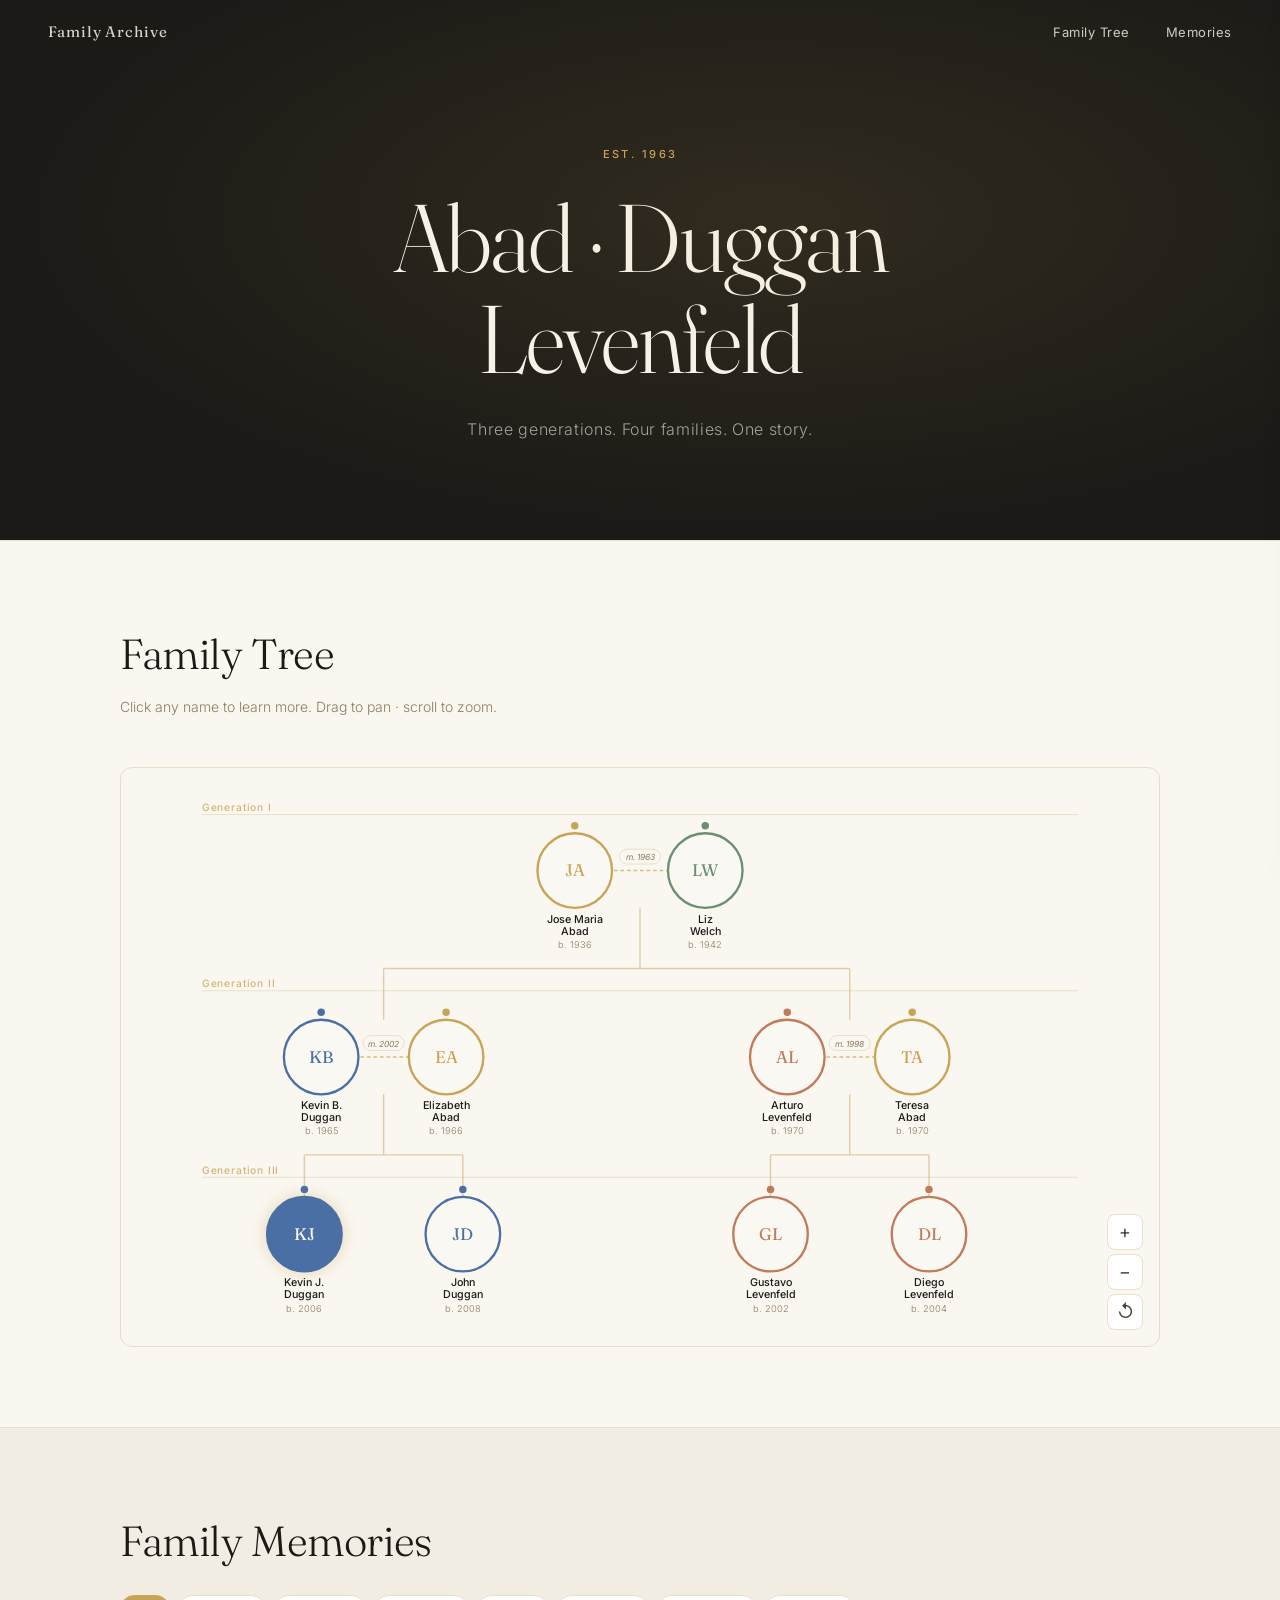
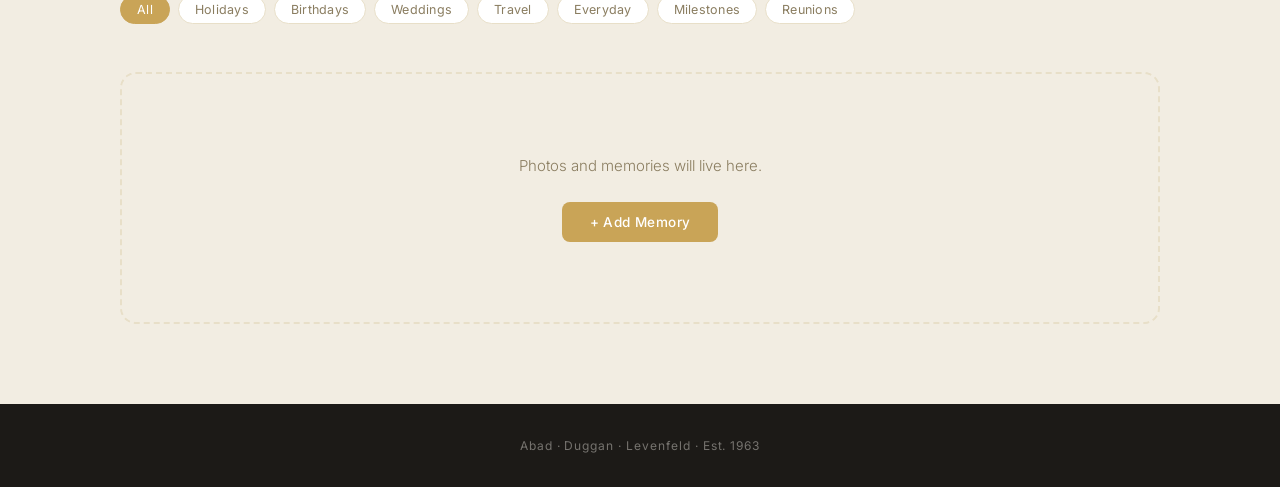
==== index.html @ 9ea599fb "Initial site Initial site — family tree, profile panel, memories section" ====
<!DOCTYPE html>
<html lang="en">
<head>
  <meta charset="UTF-8">
  <meta name="viewport" content="width=device-width, initial-scale=1.0">
  <title>Abad · Duggan · Levenfeld Family</title>
  <meta name="description" content="Three generations. Four families. One story.">

  <!-- Fonts -->
  <link rel="preconnect" href="https://fonts.googleapis.com">
  <link rel="preconnect" href="https://fonts.gstatic.com" crossorigin>
  <link href="https://fonts.googleapis.com/css2?family=Fraunces:ital,opsz,wght@0,9..144,300;0,9..144,400;0,9..144,500;1,9..144,300&family=Inter:wght@300;400;500;600&display=swap" rel="stylesheet">

  <link rel="stylesheet" href="css/styles.css">
</head>
<body>

  <!-- ── Hero ─────────────────────────────────────────────────────────────── -->
  <header class="site-hero">
    <nav class="site-nav">
      <div class="nav-brand">Family Archive</div>
      <div class="nav-links">
        <a href="#tree">Family Tree</a>
        <a href="#memories">Memories</a>
      </div>
    </nav>

    <p class="hero-eyebrow">Est. 1963</p>
    <h1 class="hero-title">Abad · Duggan<br>Levenfeld</h1>
    <p class="hero-subtitle">Three generations. Four families. One story.</p>
  </header>

  <!-- ── Family Tree ───────────────────────────────────────────────────────── -->
  <section id="tree" class="section tree-section">
    <div class="section-header">
      <h2 class="section-title">Family Tree</h2>
      <p class="section-sub">Click any name to learn more. Drag to pan · scroll to zoom.</p>
    </div>

    <div class="tree-wrap">
      <div class="tree-svg-container">
        <svg id="family-tree"></svg>

        <div class="tree-controls">
          <button class="tree-ctrl-btn" id="zoom-in"    title="Zoom in">+</button>
          <button class="tree-ctrl-btn" id="zoom-out"   title="Zoom out">−</button>
          <button class="tree-ctrl-btn" id="zoom-reset" title="Reset view">↺</button>
        </div>
      </div>
    </div>
  </section>

  <!-- ── Memories ─────────────────────────────────────────────────────────── -->
  <section id="memories" class="section memories-section">
    <div class="section-header">
      <h2 class="section-title">Family Memories</h2>
      <div class="memory-filters">
        <button class="filter-btn active" data-filter="all">All</button>
        <button class="filter-btn" data-filter="holidays">Holidays</button>
        <button class="filter-btn" data-filter="birthdays">Birthdays</button>
        <button class="filter-btn" data-filter="weddings">Weddings</button>
        <button class="filter-btn" data-filter="travel">Travel</button>
        <button class="filter-btn" data-filter="everyday">Everyday</button>
        <button class="filter-btn" data-filter="milestones">Milestones</button>
        <button class="filter-btn" data-filter="reunions">Reunions</button>
      </div>
    </div>

    <div class="memories-placeholder">
      <p>Photos and memories will live here.</p>
      <button class="btn-primary">+ Add Memory</button>
    </div>
  </section>

  <!-- ── Profile panel ────────────────────────────────────────────────────── -->
  <div class="profile-overlay" id="profile-overlay"></div>

  <aside class="profile-panel" id="profile-panel" role="dialog" aria-modal="true">
    <button class="profile-close" id="profile-close" aria-label="Close">✕</button>

    <div class="profile-head">
      <div id="profile-avatar"></div>
      <div>
        <div id="profile-family-tag"></div>
        <h2 id="profile-name"></h2>
        <p id="profile-relation"></p>
      </div>
    </div>

    <div class="profile-body">
      <div class="profile-detail-row">
        <span class="detail-label">Born</span>
        <span class="detail-value" id="profile-born"></span>
      </div>
      <div class="profile-detail-row">
        <span class="detail-label">Status</span>
        <span class="detail-value" id="profile-status"></span>
      </div>

      <div class="profile-bio-section">
        <p class="profile-bio-label">Biography</p>
        <div id="profile-bio"></div>
      </div>
    </div>
  </aside>

  <!-- ── Footer ───────────────────────────────────────────────────────────── -->
  <footer class="site-footer">
    <p>Abad · Duggan · Levenfeld · Est. 1963</p>
  </footer>

  <!-- Scripts (data must load before tree and app) -->
  <script src="js/data.js"></script>
  <script src="js/tree.js"></script>
  <script src="js/app.js"></script>
</body>
</html>
---- css/styles.css ----
/* ── Reset & base ─────────────────────────────────────────────────────────── */
*, *::before, *::after { box-sizing: border-box; margin: 0; padding: 0; }

:root {
  --cream:       #FAF7F0;
  --cream-dark:  #F2EDE2;
  --cream-line:  #E8DFC8;
  --gold:        #C9A457;
  --gold-dark:   #A07B30;
  --gold-light:  #F0E6CC;
  --text-dark:   #1C1A17;
  --text-mid:    #4A4235;
  --text-muted:  #8A7D60;
  --white:       #FFFFFF;

  --font-display: 'Fraunces', Georgia, serif;
  --font-ui:      'Inter', -apple-system, sans-serif;
}

html { scroll-behavior: smooth; }

body {
  font-family: var(--font-ui);
  background: var(--cream);
  color: var(--text-dark);
  line-height: 1.6;
  -webkit-font-smoothing: antialiased;
}

/* ── Nav ──────────────────────────────────────────────────────────────────── */
.site-nav {
  display: flex;
  justify-content: space-between;
  align-items: center;
  padding: 20px 48px;
  position: absolute;
  top: 0; left: 0; right: 0;
  z-index: 10;
}

.nav-brand {
  font-family: var(--font-display);
  font-size: 15px;
  font-weight: 400;
  color: var(--cream);
  letter-spacing: 0.06em;
  opacity: 0.85;
}

.nav-links {
  display: flex;
  gap: 36px;
}

.nav-links a {
  color: var(--cream);
  text-decoration: none;
  font-size: 13px;
  font-weight: 400;
  letter-spacing: 0.04em;
  opacity: 0.8;
  transition: opacity 0.2s;
}
.nav-links a:hover { opacity: 1; }

/* ── Hero ─────────────────────────────────────────────────────────────────── */
.site-hero {
  background: var(--text-dark);
  min-height: 540px;
  display: flex;
  flex-direction: column;
  justify-content: center;
  align-items: center;
  text-align: center;
  padding: 120px 48px 72px;
  position: relative;
  overflow: hidden;
}

/* Subtle texture overlay */
.site-hero::before {
  content: '';
  position: absolute;
  inset: 0;
  background: radial-gradient(ellipse at 60% 40%, rgba(201,164,87,0.12) 0%, transparent 70%);
  pointer-events: none;
}

.hero-eyebrow {
  font-size: 11px;
  font-weight: 500;
  letter-spacing: 0.22em;
  color: var(--gold);
  text-transform: uppercase;
  margin-bottom: 24px;
}

.hero-title {
  font-family: var(--font-display);
  font-size: clamp(52px, 8vw, 96px);
  font-weight: 300;
  color: var(--cream);
  line-height: 1.05;
  margin-bottom: 28px;
  letter-spacing: -0.02em;
}

.hero-subtitle {
  font-size: 16px;
  font-weight: 300;
  color: var(--cream);
  opacity: 0.6;
  letter-spacing: 0.04em;
}

/* ── Section base ─────────────────────────────────────────────────────────── */
.section {
  padding: 80px 48px;
}

.section-header {
  max-width: 1040px;
  margin: 0 auto 48px;
}

.section-title {
  font-family: var(--font-display);
  font-size: clamp(28px, 4vw, 42px);
  font-weight: 300;
  color: var(--text-dark);
  margin-bottom: 8px;
  letter-spacing: -0.01em;
}

.section-sub {
  font-size: 14px;
  color: var(--text-muted);
  font-weight: 300;
}

/* ── Tree section ─────────────────────────────────────────────────────────── */
.tree-section {
  background: var(--cream);
  border-top: 1px solid var(--cream-line);
}

.tree-wrap {
  max-width: 1040px;
  margin: 0 auto;
  position: relative;
}

.tree-svg-container {
  width: 100%;
  height: 580px;
  background: var(--cream);
  border: 1px solid var(--cream-line);
  border-radius: 12px;
  overflow: hidden;
  cursor: grab;
  position: relative;
}
.tree-svg-container:active { cursor: grabbing; }

#family-tree {
  width: 100%;
  height: 100%;
}

/* SVG node hover effects */
.node .node-hover-ring {
  transition: fill 0.2s;
}
.node:hover .node-hover-ring {
  fill: rgba(201, 164, 87, 0.1);
}
.node:hover .node-circle {
  filter: drop-shadow(0 4px 12px rgba(201, 164, 87, 0.35));
}
.node--you .node-circle {
  filter: drop-shadow(0 0 8px rgba(201, 164, 87, 0.4));
}

/* Zoom controls */
.tree-controls {
  position: absolute;
  bottom: 16px;
  right: 16px;
  display: flex;
  flex-direction: column;
  gap: 4px;
  z-index: 5;
}

.tree-ctrl-btn {
  width: 36px;
  height: 36px;
  border: 1px solid var(--cream-line);
  background: var(--white);
  color: var(--text-mid);
  border-radius: 8px;
  font-size: 18px;
  line-height: 1;
  cursor: pointer;
  display: flex;
  align-items: center;
  justify-content: center;
  transition: all 0.15s;
  font-family: var(--font-ui);
}
.tree-ctrl-btn:hover {
  border-color: var(--gold);
  color: var(--gold);
}

/* ── Memories section ─────────────────────────────────────────────────────── */
.memories-section {
  background: var(--cream-dark);
  border-top: 1px solid var(--cream-line);
}

.memory-filters {
  display: flex;
  flex-wrap: wrap;
  gap: 8px;
  margin-top: 20px;
}

.filter-btn {
  padding: 6px 16px;
  border: 1px solid var(--cream-line);
  background: var(--white);
  color: var(--text-muted);
  border-radius: 100px;
  font-size: 12.5px;
  font-family: var(--font-ui);
  font-weight: 400;
  cursor: pointer;
  transition: all 0.15s;
  letter-spacing: 0.02em;
}
.filter-btn:hover {
  border-color: var(--gold);
  color: var(--gold);
}
.filter-btn.active {
  background: var(--gold);
  border-color: var(--gold);
  color: var(--white);
}

.memories-placeholder {
  max-width: 1040px;
  margin: 0 auto;
  border: 2px dashed var(--cream-line);
  border-radius: 16px;
  padding: 80px 48px;
  text-align: center;
}

.memories-placeholder p {
  color: var(--text-muted);
  font-size: 15px;
  margin-bottom: 24px;
  font-weight: 300;
}

.btn-primary {
  padding: 12px 28px;
  background: var(--gold);
  color: var(--white);
  border: none;
  border-radius: 8px;
  font-size: 13.5px;
  font-weight: 500;
  font-family: var(--font-ui);
  cursor: pointer;
  letter-spacing: 0.03em;
  transition: background 0.2s;
}
.btn-primary:hover { background: var(--gold-dark); }

/* ── Profile panel ────────────────────────────────────────────────────────── */
.profile-overlay {
  position: fixed;
  inset: 0;
  background: rgba(28, 26, 23, 0.45);
  z-index: 900;
  opacity: 0;
  pointer-events: none;
  transition: opacity 0.3s ease;
  backdrop-filter: blur(2px);
}
.profile-overlay.active {
  opacity: 1;
  pointer-events: all;
}

.profile-panel {
  position: fixed;
  top: 0;
  right: -420px;
  width: 380px;
  height: 100dvh;
  background: var(--white);
  z-index: 901;
  overflow-y: auto;
  transition: right 0.35s cubic-bezier(0.4, 0, 0.2, 1);
  box-shadow: -8px 0 48px rgba(0, 0, 0, 0.12);
  display: flex;
  flex-direction: column;
}
.profile-panel.active { right: 0; }

.profile-close {
  position: absolute;
  top: 20px;
  right: 20px;
  width: 36px;
  height: 36px;
  border: 1px solid var(--cream-line);
  background: var(--cream);
  color: var(--text-mid);
  border-radius: 50%;
  font-size: 20px;
  cursor: pointer;
  display: flex;
  align-items: center;
  justify-content: center;
  line-height: 1;
  transition: all 0.15s;
  z-index: 2;
}
.profile-close:hover {
  background: var(--gold-light);
  border-color: var(--gold);
  color: var(--gold-dark);
}

.profile-head {
  padding: 48px 32px 28px;
  background: var(--cream);
  border-bottom: 1px solid var(--cream-line);
  display: flex;
  flex-direction: column;
  align-items: flex-start;
  gap: 16px;
}

#profile-avatar {
  width: 80px;
  height: 80px;
  border-radius: 50%;
  border: 2.5px solid var(--gold);
  display: flex;
  align-items: center;
  justify-content: center;
  font-family: var(--font-display);
  font-size: 26px;
  font-weight: 400;
  flex-shrink: 0;
}

#profile-family-tag {
  display: inline-block;
  font-size: 11px;
  font-weight: 500;
  letter-spacing: 0.08em;
  padding: 3px 10px;
  border-radius: 100px;
  border: 1px solid;
  margin-bottom: 2px;
}

#profile-name {
  font-family: var(--font-display);
  font-size: 26px;
  font-weight: 300;
  color: var(--text-dark);
  line-height: 1.2;
  letter-spacing: -0.01em;
}

#profile-relation {
  font-size: 13px;
  color: var(--text-muted);
  font-weight: 300;
  font-style: italic;
}

.profile-body {
  padding: 28px 32px;
  flex: 1;
}

.profile-detail-row {
  display: flex;
  justify-content: space-between;
  align-items: center;
  padding: 12px 0;
  border-bottom: 1px solid var(--cream-line);
}
.profile-detail-row:last-of-type { border-bottom: none; }

.detail-label {
  font-size: 11px;
  font-weight: 500;
  letter-spacing: 0.1em;
  text-transform: uppercase;
  color: var(--text-muted);
}
.detail-value {
  font-size: 14px;
  color: var(--text-dark);
  font-weight: 400;
}

.profile-bio-section {
  margin-top: 28px;
}
.profile-bio-label {
  font-size: 11px;
  font-weight: 500;
  letter-spacing: 0.1em;
  text-transform: uppercase;
  color: var(--text-muted);
  margin-bottom: 12px;
}
#profile-bio {
  font-size: 14px;
  line-height: 1.7;
  color: var(--text-mid);
  font-weight: 300;
}
.bio-placeholder {
  font-style: italic;
  color: var(--text-muted);
}

/* ── Footer ───────────────────────────────────────────────────────────────── */
.site-footer {
  background: var(--text-dark);
  text-align: center;
  padding: 32px 48px;
}
.site-footer p {
  font-size: 12px;
  color: var(--cream);
  opacity: 0.4;
  letter-spacing: 0.08em;
}

/* ── Responsive ───────────────────────────────────────────────────────────── */
@media (max-width: 768px) {
  .site-nav { padding: 16px 24px; }
  .section { padding: 56px 24px; }

  .tree-svg-container { height: 420px; }

  .profile-panel {
    width: 100%;
    top: auto;
    bottom: -100%;
    right: 0;
    height: 85dvh;
    border-radius: 20px 20px 0 0;
    transition: bottom 0.35s cubic-bezier(0.4, 0, 0.2, 1);
  }
  .profile-panel.active { bottom: 0; right: 0; }
}
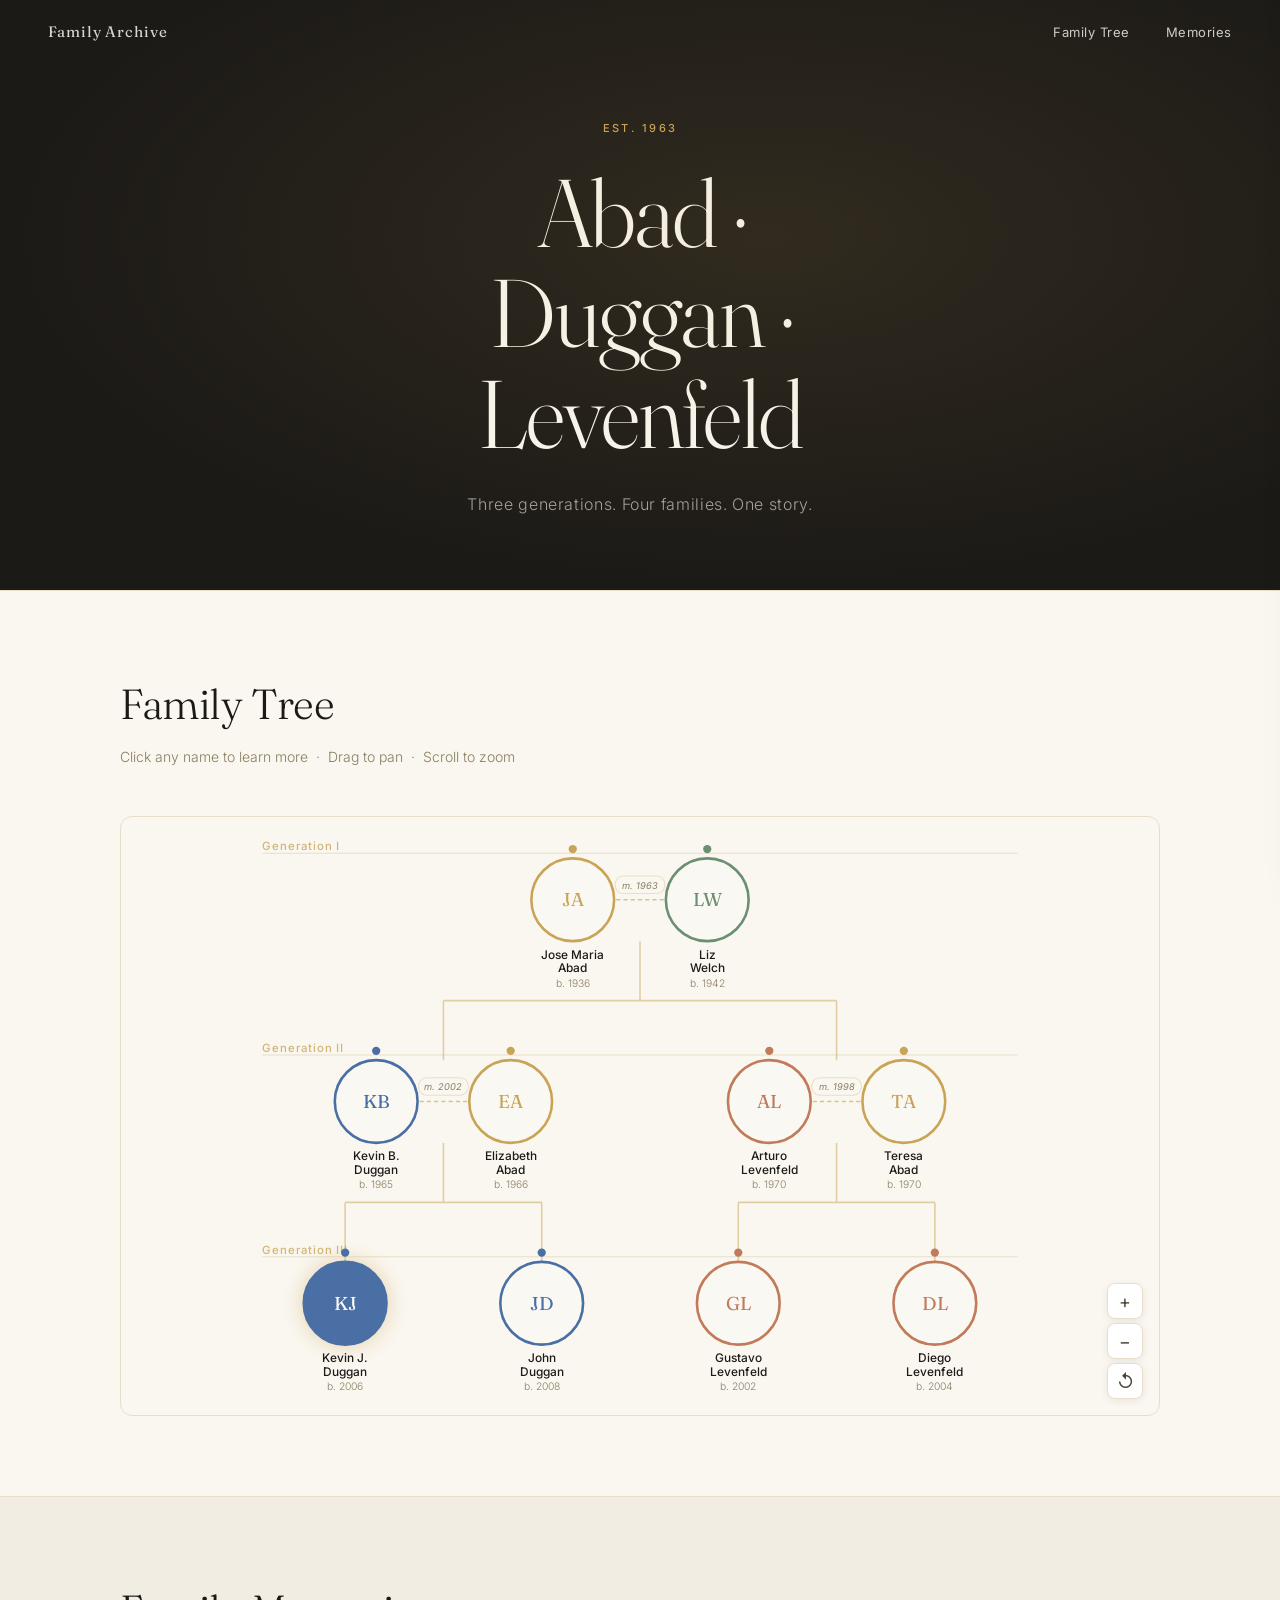
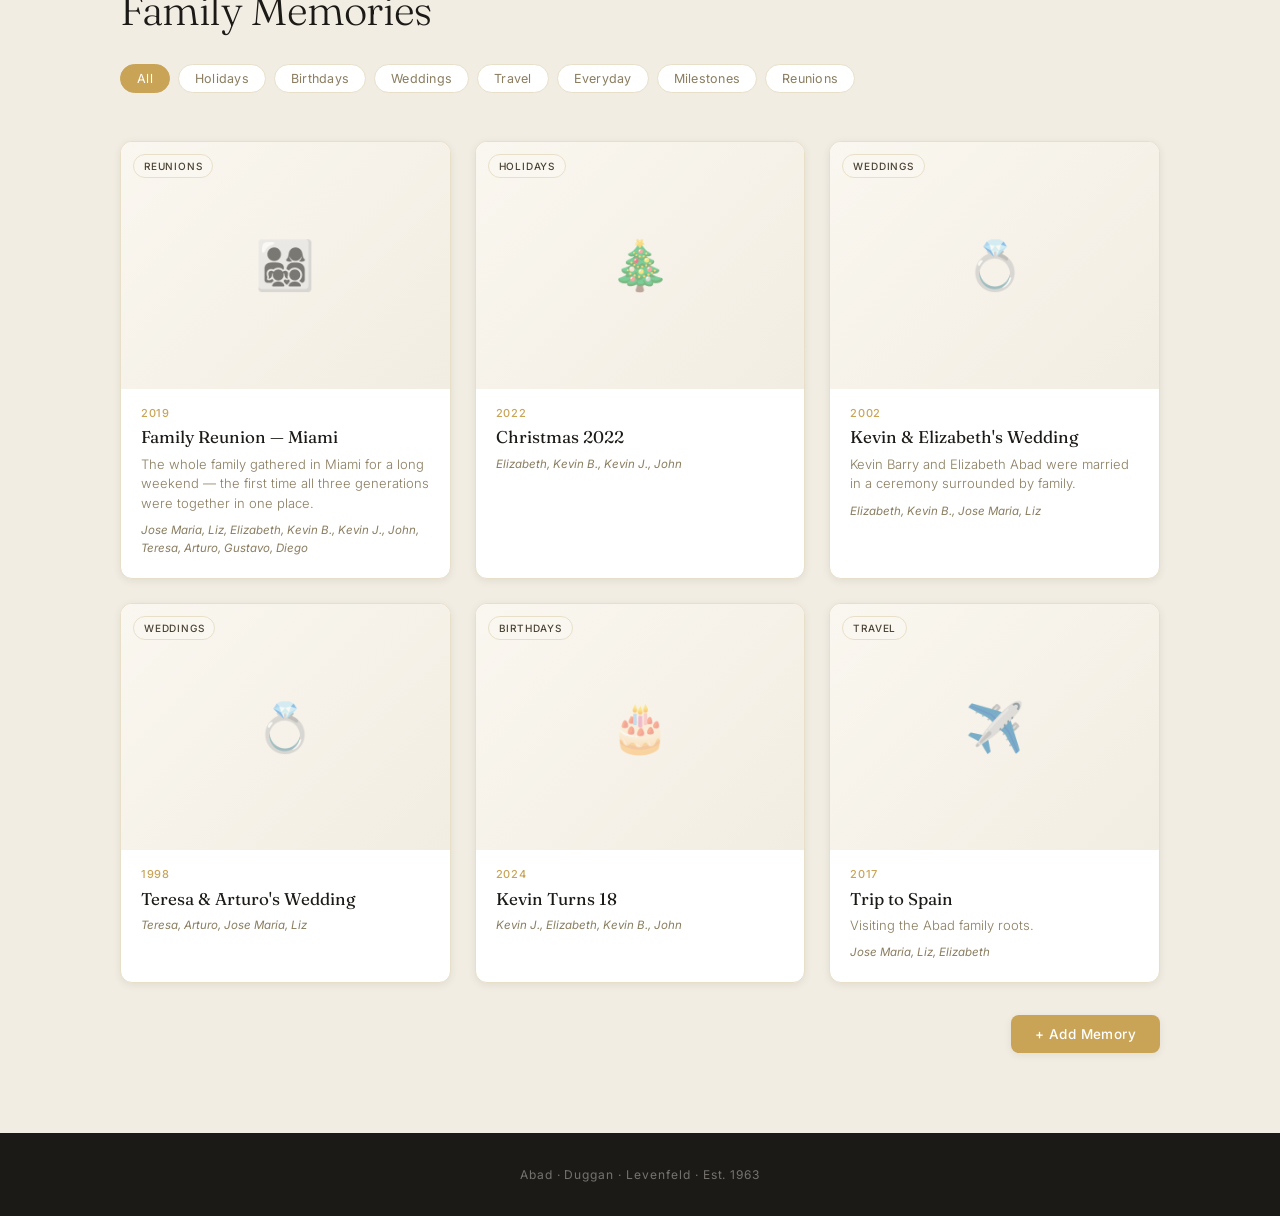
==== commit a9af44ba: "Version 2 Second version built off the weaknesses of the first" ====
--- a/index.html
+++ b/index.html
@@ -3,14 +3,12 @@
 <head>
   <meta charset="UTF-8">
   <meta name="viewport" content="width=device-width, initial-scale=1.0">
-  <title>Abad · Duggan · Levenfeld Family</title>
+  <title>Family Archive</title>
   <meta name="description" content="Three generations. Four families. One story.">
 
-  <!-- Fonts -->
   <link rel="preconnect" href="https://fonts.googleapis.com">
   <link rel="preconnect" href="https://fonts.gstatic.com" crossorigin>
   <link href="https://fonts.googleapis.com/css2?family=Fraunces:ital,opsz,wght@0,9..144,300;0,9..144,400;0,9..144,500;1,9..144,300&family=Inter:wght@300;400;500;600&display=swap" rel="stylesheet">
-
   <link rel="stylesheet" href="css/styles.css">
 </head>
 <body>
@@ -25,22 +23,21 @@
       </div>
     </nav>
 
-    <p class="hero-eyebrow">Est. 1963</p>
-    <h1 class="hero-title">Abad · Duggan<br>Levenfeld</h1>
-    <p class="hero-subtitle">Three generations. Four families. One story.</p>
+    <p class="hero-eyebrow" id="est-year">Est. 1963</p>
+    <h1 class="hero-title" id="hero-title">Abad · Duggan<br>Levenfeld</h1>
+    <p class="hero-subtitle" id="hero-subtitle">Three generations. Four families. One story.</p>
   </header>
 
   <!-- ── Family Tree ───────────────────────────────────────────────────────── -->
   <section id="tree" class="section tree-section">
     <div class="section-header">
       <h2 class="section-title">Family Tree</h2>
-      <p class="section-sub">Click any name to learn more. Drag to pan · scroll to zoom.</p>
+      <p class="section-sub">Click any name to learn more &nbsp;·&nbsp; Drag to pan &nbsp;·&nbsp; Scroll to zoom</p>
     </div>
 
     <div class="tree-wrap">
       <div class="tree-svg-container">
         <svg id="family-tree"></svg>
-
         <div class="tree-controls">
           <button class="tree-ctrl-btn" id="zoom-in"    title="Zoom in">+</button>
           <button class="tree-ctrl-btn" id="zoom-out"   title="Zoom out">−</button>
@@ -66,50 +63,110 @@
       </div>
     </div>
 
-    <div class="memories-placeholder">
-      <p>Photos and memories will live here.</p>
-      <button class="btn-primary">+ Add Memory</button>
+    <div id="memories-grid"></div>
+
+    <div class="memories-actions">
+      <button class="btn-primary" id="add-memory-btn">+ Add Memory</button>
     </div>
   </section>
 
   <!-- ── Profile panel ────────────────────────────────────────────────────── -->
   <div class="profile-overlay" id="profile-overlay"></div>
 
-  <aside class="profile-panel" id="profile-panel" role="dialog" aria-modal="true">
+  <aside class="profile-panel" id="profile-panel" role="dialog" aria-modal="true" aria-label="Person profile">
     <button class="profile-close" id="profile-close" aria-label="Close">✕</button>
 
     <div class="profile-head">
       <div id="profile-avatar"></div>
-      <div>
-        <div id="profile-family-tag"></div>
-        <h2 id="profile-name"></h2>
-        <p id="profile-relation"></p>
-      </div>
+      <span id="profile-family-tag"></span>
+      <h2 id="profile-name"></h2>
+      <p id="profile-relation"></p>
     </div>
 
     <div class="profile-body">
-      <div class="profile-detail-row">
-        <span class="detail-label">Born</span>
-        <span class="detail-value" id="profile-born"></span>
-      </div>
-      <div class="profile-detail-row">
-        <span class="detail-label">Status</span>
-        <span class="detail-value" id="profile-status"></span>
+
+      <!-- Vital details -->
+      <div class="profile-details">
+        <div class="profile-detail-row">
+          <span class="detail-label">Born</span>
+          <span class="detail-value" id="profile-born"></span>
+        </div>
+        <div class="profile-detail-row">
+          <span class="detail-label">Status</span>
+          <span class="detail-value" id="profile-status"></span>
+        </div>
       </div>
 
-      <div class="profile-bio-section">
-        <p class="profile-bio-label">Biography</p>
+      <!-- Bio -->
+      <div class="profile-section">
+        <p class="profile-section-label">Biography</p>
         <div id="profile-bio"></div>
       </div>
+
+      <!-- Photos -->
+      <div class="profile-section" id="profile-photos-section">
+        <p class="profile-section-label">Photos</p>
+        <div class="profile-photos-grid" id="profile-photos-grid"></div>
+      </div>
+
+      <!-- Videos -->
+      <div class="profile-section" id="profile-videos-section">
+        <p class="profile-section-label">Videos</p>
+        <div class="profile-videos-grid" id="profile-videos-grid"></div>
+      </div>
+
+      <!-- Memories this person appears in -->
+      <div class="profile-section" id="profile-memories-section">
+        <p class="profile-section-label">Appears in</p>
+        <div class="profile-memories-list" id="profile-memories-list"></div>
+      </div>
+
     </div>
   </aside>
 
+  <!-- ── Add Memory modal ──────────────────────────────────────────────────── -->
+  <div class="modal-overlay" id="add-memory-modal">
+    <div class="modal" role="dialog" aria-modal="true" aria-label="Add a memory">
+      <h3>Add a Memory</h3>
+
+      <div class="form-row">
+        <label>Title</label>
+        <input type="text" id="mem-title" placeholder="e.g. Christmas 2023">
+      </div>
+      <div class="form-row">
+        <label>Year</label>
+        <input type="number" id="mem-year" placeholder="2024" min="1900" max="2100">
+      </div>
+      <div class="form-row">
+        <label>Category</label>
+        <select id="mem-category">
+          <option value="holidays">Holidays</option>
+          <option value="birthdays">Birthdays</option>
+          <option value="weddings">Weddings</option>
+          <option value="travel">Travel</option>
+          <option value="everyday">Everyday</option>
+          <option value="milestones">Milestones</option>
+          <option value="reunions">Reunions</option>
+        </select>
+      </div>
+      <div class="form-row">
+        <label>Description</label>
+        <textarea id="mem-desc" placeholder="A short description…"></textarea>
+      </div>
+
+      <div class="modal-actions">
+        <button class="btn-secondary" onclick="document.getElementById('add-memory-modal').classList.remove('active'); document.body.style.overflow='';">Cancel</button>
+        <button class="btn-primary" onclick="document.getElementById('add-memory-modal').classList.remove('active'); document.body.style.overflow='';">Save Memory</button>
+      </div>
+    </div>
+  </div>
+
   <!-- ── Footer ───────────────────────────────────────────────────────────── -->
   <footer class="site-footer">
-    <p>Abad · Duggan · Levenfeld · Est. 1963</p>
+    <p id="footer-text">Abad · Duggan · Levenfeld · Est. 1963</p>
   </footer>
 
-  <!-- Scripts (data must load before tree and app) -->
+  <!-- Scripts — data must load first -->
   <script src="js/data.js"></script>
   <script src="js/tree.js"></script>
   <script src="js/app.js"></script>
--- a/css/styles.css
+++ b/css/styles.css
@@ -2,16 +2,18 @@
 *, *::before, *::after { box-sizing: border-box; margin: 0; padding: 0; }
 
 :root {
-  --cream:       #FAF7F0;
-  --cream-dark:  #F2EDE2;
-  --cream-line:  #E8DFC8;
-  --gold:        #C9A457;
-  --gold-dark:   #A07B30;
-  --gold-light:  #F0E6CC;
-  --text-dark:   #1C1A17;
-  --text-mid:    #4A4235;
-  --text-muted:  #8A7D60;
-  --white:       #FFFFFF;
+  --cream:        #FAF7F0;
+  --cream-dark:   #F2EDE2;
+  --cream-line:   #E8DFC8;
+  --gold:         #C9A457;
+  --gold-dark:    #A07B30;
+  --gold-light:   #F0E6CC;
+  --text-dark:    #1C1A17;
+  --text-mid:     #4A4235;
+  --text-muted:   #8A7D60;
+  --white:        #FFFFFF;
+  --shadow-sm:    0 2px 8px rgba(0,0,0,0.07);
+  --shadow-md:    0 8px 32px rgba(0,0,0,0.10);
 
   --font-display: 'Fraunces', Georgia, serif;
   --font-ui:      'Inter', -apple-system, sans-serif;
@@ -21,138 +23,93 @@
 
 body {
   font-family: var(--font-ui);
-  background: var(--cream);
-  color: var(--text-dark);
+  background:  var(--cream);
+  color:       var(--text-dark);
   line-height: 1.6;
   -webkit-font-smoothing: antialiased;
 }
 
 /* ── Nav ──────────────────────────────────────────────────────────────────── */
 .site-nav {
-  display: flex;
+  display:         flex;
   justify-content: space-between;
-  align-items: center;
-  padding: 20px 48px;
-  position: absolute;
+  align-items:     center;
+  padding:         20px 48px;
+  position:        absolute;
   top: 0; left: 0; right: 0;
-  z-index: 10;
-}
-
+  z-index:         10;
+}
 .nav-brand {
   font-family: var(--font-display);
-  font-size: 15px;
-  font-weight: 400;
-  color: var(--cream);
-  letter-spacing: 0.06em;
-  opacity: 0.85;
-}
-
-.nav-links {
-  display: flex;
-  gap: 36px;
-}
-
+  font-size:   15px; font-weight: 400;
+  color:       var(--cream);
+  letter-spacing: 0.06em; opacity: 0.85;
+}
+.nav-links { display: flex; gap: 36px; }
 .nav-links a {
-  color: var(--cream);
-  text-decoration: none;
-  font-size: 13px;
-  font-weight: 400;
-  letter-spacing: 0.04em;
-  opacity: 0.8;
+  color: var(--cream); text-decoration: none;
+  font-size: 13px; font-weight: 400;
+  letter-spacing: 0.04em; opacity: 0.8;
   transition: opacity 0.2s;
 }
 .nav-links a:hover { opacity: 1; }
 
 /* ── Hero ─────────────────────────────────────────────────────────────────── */
 .site-hero {
-  background: var(--text-dark);
-  min-height: 540px;
-  display: flex;
+  background:    var(--text-dark);
+  min-height:    540px;
+  display:       flex;
   flex-direction: column;
   justify-content: center;
-  align-items: center;
-  text-align: center;
-  padding: 120px 48px 72px;
-  position: relative;
-  overflow: hidden;
-}
-
-/* Subtle texture overlay */
+  align-items:   center;
+  text-align:    center;
+  padding:       120px 48px 72px;
+  position:      relative;
+  overflow:      hidden;
+}
 .site-hero::before {
   content: '';
-  position: absolute;
-  inset: 0;
+  position: absolute; inset: 0;
   background: radial-gradient(ellipse at 60% 40%, rgba(201,164,87,0.12) 0%, transparent 70%);
   pointer-events: none;
 }
-
 .hero-eyebrow {
-  font-size: 11px;
-  font-weight: 500;
-  letter-spacing: 0.22em;
-  color: var(--gold);
-  text-transform: uppercase;
-  margin-bottom: 24px;
-}
-
+  font-size: 11px; font-weight: 500;
+  letter-spacing: 0.22em; color: var(--gold);
+  text-transform: uppercase; margin-bottom: 24px;
+}
 .hero-title {
   font-family: var(--font-display);
-  font-size: clamp(52px, 8vw, 96px);
-  font-weight: 300;
-  color: var(--cream);
-  line-height: 1.05;
-  margin-bottom: 28px;
+  font-size:   clamp(52px, 8vw, 96px);
+  font-weight: 300; color: var(--cream);
+  line-height: 1.05; margin-bottom: 28px;
   letter-spacing: -0.02em;
 }
-
 .hero-subtitle {
-  font-size: 16px;
-  font-weight: 300;
-  color: var(--cream);
-  opacity: 0.6;
+  font-size: 16px; font-weight: 300;
+  color: var(--cream); opacity: 0.6;
   letter-spacing: 0.04em;
 }
 
 /* ── Section base ─────────────────────────────────────────────────────────── */
-.section {
-  padding: 80px 48px;
-}
-
-.section-header {
-  max-width: 1040px;
-  margin: 0 auto 48px;
-}
-
+.section { padding: 80px 48px; }
+.section-header { max-width: 1040px; margin: 0 auto 48px; }
 .section-title {
   font-family: var(--font-display);
-  font-size: clamp(28px, 4vw, 42px);
-  font-weight: 300;
-  color: var(--text-dark);
-  margin-bottom: 8px;
-  letter-spacing: -0.01em;
-}
-
+  font-size:   clamp(28px, 4vw, 42px);
+  font-weight: 300; color: var(--text-dark);
+  margin-bottom: 8px; letter-spacing: -0.01em;
+}
 .section-sub {
-  font-size: 14px;
-  color: var(--text-muted);
-  font-weight: 300;
+  font-size: 14px; color: var(--text-muted); font-weight: 300;
 }
 
 /* ── Tree section ─────────────────────────────────────────────────────────── */
-.tree-section {
-  background: var(--cream);
-  border-top: 1px solid var(--cream-line);
-}
-
-.tree-wrap {
-  max-width: 1040px;
-  margin: 0 auto;
-  position: relative;
-}
+.tree-section { background: var(--cream); border-top: 1px solid var(--cream-line); }
+.tree-wrap    { max-width: 1040px; margin: 0 auto; position: relative; }
 
 .tree-svg-container {
-  width: 100%;
-  height: 580px;
+  width: 100%; height: 600px;
   background: var(--cream);
   border: 1px solid var(--cream-line);
   border-radius: 12px;
@@ -161,310 +118,326 @@
   position: relative;
 }
 .tree-svg-container:active { cursor: grabbing; }
-
-#family-tree {
-  width: 100%;
-  height: 100%;
-}
-
-/* SVG node hover effects */
-.node .node-hover-ring {
-  transition: fill 0.2s;
-}
-.node:hover .node-hover-ring {
-  fill: rgba(201, 164, 87, 0.1);
-}
-.node:hover .node-circle {
-  filter: drop-shadow(0 4px 12px rgba(201, 164, 87, 0.35));
-}
-.node--you .node-circle {
-  filter: drop-shadow(0 0 8px rgba(201, 164, 87, 0.4));
-}
+#family-tree { width: 100%; height: 100%; }
+
+/* SVG node interaction */
+.node .node-hover-ring { transition: fill 0.2s; }
+.node:hover .node-hover-ring { fill: rgba(201,164,87,0.1); }
+.node:hover .node-circle { filter: drop-shadow(0 4px 14px rgba(201,164,87,0.35)); }
+.node--highlight .node-circle { filter: drop-shadow(0 0 10px rgba(201,164,87,0.45)); }
+.node--deceased { opacity: 0.72; }
 
 /* Zoom controls */
 .tree-controls {
-  position: absolute;
-  bottom: 16px;
-  right: 16px;
-  display: flex;
-  flex-direction: column;
-  gap: 4px;
-  z-index: 5;
-}
-
+  position: absolute; bottom: 16px; right: 16px;
+  display: flex; flex-direction: column; gap: 4px; z-index: 5;
+}
 .tree-ctrl-btn {
-  width: 36px;
-  height: 36px;
-  border: 1px solid var(--cream-line);
-  background: var(--white);
-  color: var(--text-mid);
-  border-radius: 8px;
-  font-size: 18px;
-  line-height: 1;
+  width: 36px; height: 36px;
+  border: 1px solid var(--cream-line);
+  background: var(--white); color: var(--text-mid);
+  border-radius: 8px; font-size: 18px;
   cursor: pointer;
-  display: flex;
-  align-items: center;
-  justify-content: center;
-  transition: all 0.15s;
-  font-family: var(--font-ui);
-}
-.tree-ctrl-btn:hover {
-  border-color: var(--gold);
-  color: var(--gold);
-}
+  display: flex; align-items: center; justify-content: center;
+  transition: all 0.15s; font-family: var(--font-ui);
+  box-shadow: var(--shadow-sm);
+}
+.tree-ctrl-btn:hover { border-color: var(--gold); color: var(--gold); }
 
 /* ── Memories section ─────────────────────────────────────────────────────── */
-.memories-section {
-  background: var(--cream-dark);
-  border-top: 1px solid var(--cream-line);
-}
-
-.memory-filters {
-  display: flex;
-  flex-wrap: wrap;
-  gap: 8px;
-  margin-top: 20px;
-}
-
+.memories-section { background: var(--cream-dark); border-top: 1px solid var(--cream-line); }
+
+.memory-filters { display: flex; flex-wrap: wrap; gap: 8px; margin-top: 20px; }
 .filter-btn {
   padding: 6px 16px;
   border: 1px solid var(--cream-line);
+  background: var(--white); color: var(--text-muted);
+  border-radius: 100px; font-size: 12.5px;
+  font-family: var(--font-ui); font-weight: 400;
+  cursor: pointer; transition: all 0.15s; letter-spacing: 0.02em;
+}
+.filter-btn:hover  { border-color: var(--gold); color: var(--gold); }
+.filter-btn.active { background: var(--gold); border-color: var(--gold); color: var(--white); }
+
+/* Memories grid */
+#memories-grid {
+  max-width: 1040px; margin: 0 auto;
+  display: grid;
+  grid-template-columns: repeat(auto-fill, minmax(280px, 1fr));
+  gap: 24px;
+}
+.memories-empty {
+  grid-column: 1/-1; text-align: center;
+  color: var(--text-muted); font-size: 15px; padding: 60px 0;
+  font-weight: 300; font-style: italic;
+}
+
+/* Memory card */
+.memory-card {
   background: var(--white);
-  color: var(--text-muted);
-  border-radius: 100px;
-  font-size: 12.5px;
-  font-family: var(--font-ui);
-  font-weight: 400;
+  border-radius: 12px;
+  overflow: hidden;
+  border: 1px solid var(--cream-line);
+  box-shadow: var(--shadow-sm);
+  transition: transform 0.2s, box-shadow 0.2s;
   cursor: pointer;
-  transition: all 0.15s;
-  letter-spacing: 0.02em;
-}
-.filter-btn:hover {
-  border-color: var(--gold);
-  color: var(--gold);
-}
-.filter-btn.active {
-  background: var(--gold);
-  border-color: var(--gold);
-  color: var(--white);
-}
-
-.memories-placeholder {
-  max-width: 1040px;
-  margin: 0 auto;
-  border: 2px dashed var(--cream-line);
-  border-radius: 16px;
-  padding: 80px 48px;
-  text-align: center;
-}
-
-.memories-placeholder p {
-  color: var(--text-muted);
-  font-size: 15px;
-  margin-bottom: 24px;
-  font-weight: 300;
-}
-
+}
+.memory-card:hover {
+  transform: translateY(-3px);
+  box-shadow: var(--shadow-md);
+}
+.memory-card-media {
+  position: relative;
+  aspect-ratio: 4 / 3;
+  overflow: hidden;
+  background: var(--cream);
+}
+.memory-cover-img {
+  width: 100%; height: 100%; object-fit: cover;
+  display: block; transition: transform 0.4s;
+}
+.memory-card:hover .memory-cover-img { transform: scale(1.03); }
+
+.memory-cover-placeholder {
+  width: 100%; height: 100%;
+  display: flex; align-items: center; justify-content: center;
+  background: linear-gradient(135deg, var(--cream) 0%, var(--cream-dark) 100%);
+}
+.placeholder-icon { font-size: 48px; opacity: 0.5; }
+
+.memory-category-badge {
+  position: absolute; top: 12px; left: 12px;
+  background: rgba(250,247,240,0.92);
+  border: 1px solid var(--cream-line);
+  backdrop-filter: blur(4px);
+  color: var(--text-mid);
+  font-size: 10px; font-weight: 500;
+  letter-spacing: 0.08em; text-transform: uppercase;
+  padding: 3px 10px; border-radius: 100px;
+}
+
+.memory-card-body { padding: 16px 20px 20px; }
+.memory-year  { font-size: 11px; color: var(--gold); font-weight: 500; letter-spacing: 0.06em; margin-bottom: 4px; }
+.memory-title { font-family: var(--font-display); font-size: 17px; font-weight: 400; color: var(--text-dark); margin-bottom: 6px; line-height: 1.3; }
+.memory-desc  { font-size: 13px; color: var(--text-muted); font-weight: 300; line-height: 1.5; margin-bottom: 8px; }
+.memory-people{ font-size: 11.5px; color: var(--text-muted); font-style: italic; }
+
+/* Add memory button area */
+.memories-actions {
+  max-width: 1040px; margin: 32px auto 0;
+  display: flex; justify-content: flex-end;
+}
 .btn-primary {
-  padding: 12px 28px;
-  background: var(--gold);
-  color: var(--white);
-  border: none;
-  border-radius: 8px;
-  font-size: 13.5px;
-  font-weight: 500;
-  font-family: var(--font-ui);
-  cursor: pointer;
-  letter-spacing: 0.03em;
-  transition: background 0.2s;
+  padding: 11px 24px;
+  background: var(--gold); color: var(--white);
+  border: none; border-radius: 8px;
+  font-size: 13.5px; font-weight: 500; font-family: var(--font-ui);
+  cursor: pointer; letter-spacing: 0.03em;
+  transition: background 0.2s; box-shadow: var(--shadow-sm);
 }
 .btn-primary:hover { background: var(--gold-dark); }
 
 /* ── Profile panel ────────────────────────────────────────────────────────── */
 .profile-overlay {
-  position: fixed;
-  inset: 0;
-  background: rgba(28, 26, 23, 0.45);
-  z-index: 900;
-  opacity: 0;
-  pointer-events: none;
+  position: fixed; inset: 0;
+  background: rgba(28,26,23,0.45);
+  z-index: 900; opacity: 0; pointer-events: none;
   transition: opacity 0.3s ease;
   backdrop-filter: blur(2px);
 }
-.profile-overlay.active {
-  opacity: 1;
-  pointer-events: all;
-}
+.profile-overlay.active { opacity: 1; pointer-events: all; }
 
 .profile-panel {
-  position: fixed;
-  top: 0;
-  right: -420px;
-  width: 380px;
-  height: 100dvh;
+  position:   fixed; top: 0; right: -440px;
+  width:      400px; height: 100dvh;
   background: var(--white);
-  z-index: 901;
-  overflow-y: auto;
-  transition: right 0.35s cubic-bezier(0.4, 0, 0.2, 1);
-  box-shadow: -8px 0 48px rgba(0, 0, 0, 0.12);
-  display: flex;
-  flex-direction: column;
+  z-index:    901; overflow-y: auto;
+  transition: right 0.35s cubic-bezier(0.4,0,0.2,1);
+  box-shadow: -8px 0 48px rgba(0,0,0,0.12);
+  display:    flex; flex-direction: column;
 }
 .profile-panel.active { right: 0; }
 
 .profile-close {
-  position: absolute;
-  top: 20px;
-  right: 20px;
-  width: 36px;
-  height: 36px;
-  border: 1px solid var(--cream-line);
-  background: var(--cream);
-  color: var(--text-mid);
-  border-radius: 50%;
-  font-size: 20px;
-  cursor: pointer;
-  display: flex;
-  align-items: center;
-  justify-content: center;
-  line-height: 1;
-  transition: all 0.15s;
-  z-index: 2;
-}
-.profile-close:hover {
-  background: var(--gold-light);
-  border-color: var(--gold);
-  color: var(--gold-dark);
-}
-
+  position: absolute; top: 18px; right: 18px;
+  width: 34px; height: 34px;
+  border: 1px solid var(--cream-line);
+  background: var(--cream); color: var(--text-mid);
+  border-radius: 50%; font-size: 18px;
+  cursor: pointer; display: flex; align-items: center; justify-content: center;
+  transition: all 0.15s; z-index: 2; line-height: 1;
+}
+.profile-close:hover { background: var(--gold-light); border-color: var(--gold); color: var(--gold-dark); }
+
+/* Profile header */
 .profile-head {
-  padding: 48px 32px 28px;
+  padding: 44px 28px 24px;
   background: var(--cream);
   border-bottom: 1px solid var(--cream-line);
-  display: flex;
-  flex-direction: column;
-  align-items: flex-start;
-  gap: 16px;
-}
-
+}
 #profile-avatar {
-  width: 80px;
-  height: 80px;
-  border-radius: 50%;
+  width: 80px; height: 80px; border-radius: 50%;
   border: 2.5px solid var(--gold);
-  display: flex;
-  align-items: center;
-  justify-content: center;
-  font-family: var(--font-display);
-  font-size: 26px;
-  font-weight: 400;
-  flex-shrink: 0;
-}
-
+  display: flex; align-items: center; justify-content: center;
+  font-family: var(--font-display); font-size: 26px; font-weight: 400;
+  margin-bottom: 16px; flex-shrink: 0; overflow: hidden;
+}
+.avatar-img { width: 100%; height: 100%; object-fit: cover; border-radius: 50%; }
 #profile-family-tag {
-  display: inline-block;
-  font-size: 11px;
-  font-weight: 500;
-  letter-spacing: 0.08em;
-  padding: 3px 10px;
-  border-radius: 100px;
-  border: 1px solid;
-  margin-bottom: 2px;
-}
-
+  display: inline-block; font-size: 11px; font-weight: 500;
+  letter-spacing: 0.08em; padding: 3px 10px;
+  border-radius: 100px; border: 1px solid;
+  margin-bottom: 6px;
+}
 #profile-name {
-  font-family: var(--font-display);
-  font-size: 26px;
-  font-weight: 300;
-  color: var(--text-dark);
-  line-height: 1.2;
-  letter-spacing: -0.01em;
-}
-
-#profile-relation {
-  font-size: 13px;
-  color: var(--text-muted);
-  font-weight: 300;
-  font-style: italic;
-}
-
-.profile-body {
-  padding: 28px 32px;
-  flex: 1;
-}
-
+  font-family: var(--font-display); font-size: 26px; font-weight: 300;
+  color: var(--text-dark); line-height: 1.2; letter-spacing: -0.01em;
+  margin-bottom: 4px;
+}
+#profile-relation { font-size: 13px; color: var(--text-muted); font-weight: 300; font-style: italic; }
+
+/* Profile body */
+.profile-body { padding: 0 28px 32px; flex: 1; }
+
+.profile-section { margin-top: 24px; }
+.profile-section-label {
+  font-size: 10.5px; font-weight: 600;
+  letter-spacing: 0.12em; text-transform: uppercase;
+  color: var(--text-muted); margin-bottom: 12px;
+}
+
+/* Detail rows */
+.profile-details { border-top: 1px solid var(--cream-line); margin-top: 0; }
 .profile-detail-row {
-  display: flex;
-  justify-content: space-between;
-  align-items: center;
-  padding: 12px 0;
-  border-bottom: 1px solid var(--cream-line);
-}
-.profile-detail-row:last-of-type { border-bottom: none; }
-
+  display: flex; justify-content: space-between; align-items: center;
+  padding: 11px 0; border-bottom: 1px solid var(--cream-line);
+}
 .detail-label {
-  font-size: 11px;
-  font-weight: 500;
-  letter-spacing: 0.1em;
-  text-transform: uppercase;
-  color: var(--text-muted);
-}
-.detail-value {
-  font-size: 14px;
-  color: var(--text-dark);
-  font-weight: 400;
-}
-
-.profile-bio-section {
-  margin-top: 28px;
-}
-.profile-bio-label {
-  font-size: 11px;
-  font-weight: 500;
-  letter-spacing: 0.1em;
-  text-transform: uppercase;
-  color: var(--text-muted);
-  margin-bottom: 12px;
-}
-#profile-bio {
-  font-size: 14px;
-  line-height: 1.7;
-  color: var(--text-mid);
-  font-weight: 300;
-}
-.bio-placeholder {
-  font-style: italic;
-  color: var(--text-muted);
-}
+  font-size: 11px; font-weight: 500;
+  letter-spacing: 0.10em; text-transform: uppercase; color: var(--text-muted);
+}
+.detail-value { font-size: 14px; color: var(--text-dark); font-weight: 400; }
+
+/* Bio */
+#profile-bio { font-size: 14px; line-height: 1.75; color: var(--text-mid); font-weight: 300; }
+.bio-placeholder { font-style: italic; color: var(--text-muted); }
+
+/* Profile photos grid */
+.profile-photos-grid {
+  display: grid; grid-template-columns: repeat(3, 1fr); gap: 6px;
+  margin-top: 4px;
+}
+.profile-photo-thumb {
+  aspect-ratio: 1; border-radius: 6px; overflow: hidden;
+  background: var(--cream); position: relative; cursor: pointer;
+}
+.profile-photo-thumb img {
+  width: 100%; height: 100%; object-fit: cover; display: block;
+  transition: transform 0.3s;
+}
+.profile-photo-thumb:hover img { transform: scale(1.05); }
+.thumb-caption {
+  position: absolute; bottom: 0; left: 0; right: 0;
+  background: rgba(28,26,23,0.6); color: #fff;
+  font-size: 9px; padding: 3px 5px;
+  white-space: nowrap; overflow: hidden; text-overflow: ellipsis;
+}
+
+/* Profile videos grid */
+.profile-videos-grid { display: grid; grid-template-columns: repeat(2, 1fr); gap: 8px; margin-top: 4px; }
+.profile-video-thumb {
+  border-radius: 8px; overflow: hidden;
+  background: var(--cream); cursor: pointer;
+}
+.profile-video-thumb img { width: 100%; aspect-ratio: 16/9; object-fit: cover; display: block; }
+.video-thumb-placeholder {
+  aspect-ratio: 16/9; display: flex; align-items: center; justify-content: center;
+  background: var(--cream-dark); color: var(--gold); font-size: 24px;
+}
+.video-title { font-size: 12px; color: var(--text-dark); font-weight: 500; padding: 6px 8px 2px; line-height: 1.3; }
+.video-year  { font-size: 11px; color: var(--text-muted); padding: 0 8px 8px; }
+
+/* Profile memories list */
+.profile-memories-list { display: flex; flex-direction: column; gap: 6px; margin-top: 4px; }
+.profile-memory-chip {
+  display: flex; align-items: center; gap: 10px;
+  padding: 8px 12px; border-radius: 8px;
+  background: var(--cream); border: 1px solid var(--cream-line);
+  cursor: pointer; transition: border-color 0.15s;
+}
+.profile-memory-chip:hover { border-color: var(--gold); }
+.memory-chip-year  { font-size: 11px; color: var(--gold); font-weight: 600; min-width: 32px; }
+.memory-chip-title { font-size: 13px; color: var(--text-dark); font-weight: 400; }
+
+/* ── Add Memory Modal ─────────────────────────────────────────────────────── */
+.modal-overlay {
+  position: fixed; inset: 0;
+  background: rgba(28,26,23,0.55);
+  z-index: 1000; display: flex; align-items: center; justify-content: center;
+  opacity: 0; pointer-events: none;
+  transition: opacity 0.25s; backdrop-filter: blur(3px);
+}
+.modal-overlay.active { opacity: 1; pointer-events: all; }
+
+.modal {
+  background: var(--white); border-radius: 16px;
+  padding: 36px; width: 100%; max-width: 480px;
+  box-shadow: var(--shadow-md); margin: 24px;
+}
+.modal h3 {
+  font-family: var(--font-display); font-size: 22px; font-weight: 300;
+  margin-bottom: 24px; color: var(--text-dark);
+}
+.form-row { margin-bottom: 18px; }
+.form-row label {
+  display: block; font-size: 11px; font-weight: 500;
+  letter-spacing: 0.10em; text-transform: uppercase;
+  color: var(--text-muted); margin-bottom: 6px;
+}
+.form-row input,
+.form-row select,
+.form-row textarea {
+  width: 100%; padding: 10px 14px;
+  border: 1px solid var(--cream-line);
+  border-radius: 8px; background: var(--cream);
+  font-family: var(--font-ui); font-size: 14px; color: var(--text-dark);
+  outline: none; transition: border-color 0.15s;
+}
+.form-row input:focus,
+.form-row select:focus,
+.form-row textarea:focus { border-color: var(--gold); }
+.form-row textarea { resize: vertical; min-height: 80px; }
+
+.modal-actions { display: flex; gap: 12px; justify-content: flex-end; margin-top: 24px; }
+.btn-secondary {
+  padding: 10px 20px; background: var(--cream); color: var(--text-mid);
+  border: 1px solid var(--cream-line); border-radius: 8px;
+  font-size: 13px; font-family: var(--font-ui); cursor: pointer;
+  transition: all 0.15s;
+}
+.btn-secondary:hover { border-color: var(--gold); color: var(--gold); }
 
 /* ── Footer ───────────────────────────────────────────────────────────────── */
-.site-footer {
-  background: var(--text-dark);
-  text-align: center;
-  padding: 32px 48px;
-}
-.site-footer p {
-  font-size: 12px;
-  color: var(--cream);
-  opacity: 0.4;
-  letter-spacing: 0.08em;
-}
+.site-footer { background: var(--text-dark); text-align: center; padding: 32px 48px; }
+.site-footer p { font-size: 12px; color: var(--cream); opacity: 0.4; letter-spacing: 0.08em; }
 
 /* ── Responsive ───────────────────────────────────────────────────────────── */
 @media (max-width: 768px) {
-  .site-nav { padding: 16px 24px; }
-  .section { padding: 56px 24px; }
-
-  .tree-svg-container { height: 420px; }
+  .site-nav   { padding: 16px 24px; }
+  .section    { padding: 56px 24px; }
+  .tree-svg-container { height: 460px; }
+  #memories-grid { grid-template-columns: 1fr 1fr; gap: 16px; }
 
   .profile-panel {
-    width: 100%;
-    top: auto;
-    bottom: -100%;
-    right: 0;
-    height: 85dvh;
+    width: 100%; top: auto; bottom: -100%;
+    right: 0; height: 88dvh;
     border-radius: 20px 20px 0 0;
-    transition: bottom 0.35s cubic-bezier(0.4, 0, 0.2, 1);
+    transition: bottom 0.35s cubic-bezier(0.4,0,0.2,1);
   }
-  .profile-panel.active { bottom: 0; right: 0; }
-}
+  .profile-panel.active { bottom: 0; }
+}
+
+@media (max-width: 480px) {
+  #memories-grid { grid-template-columns: 1fr; }
+  .profile-photos-grid { grid-template-columns: repeat(2, 1fr); }
+}
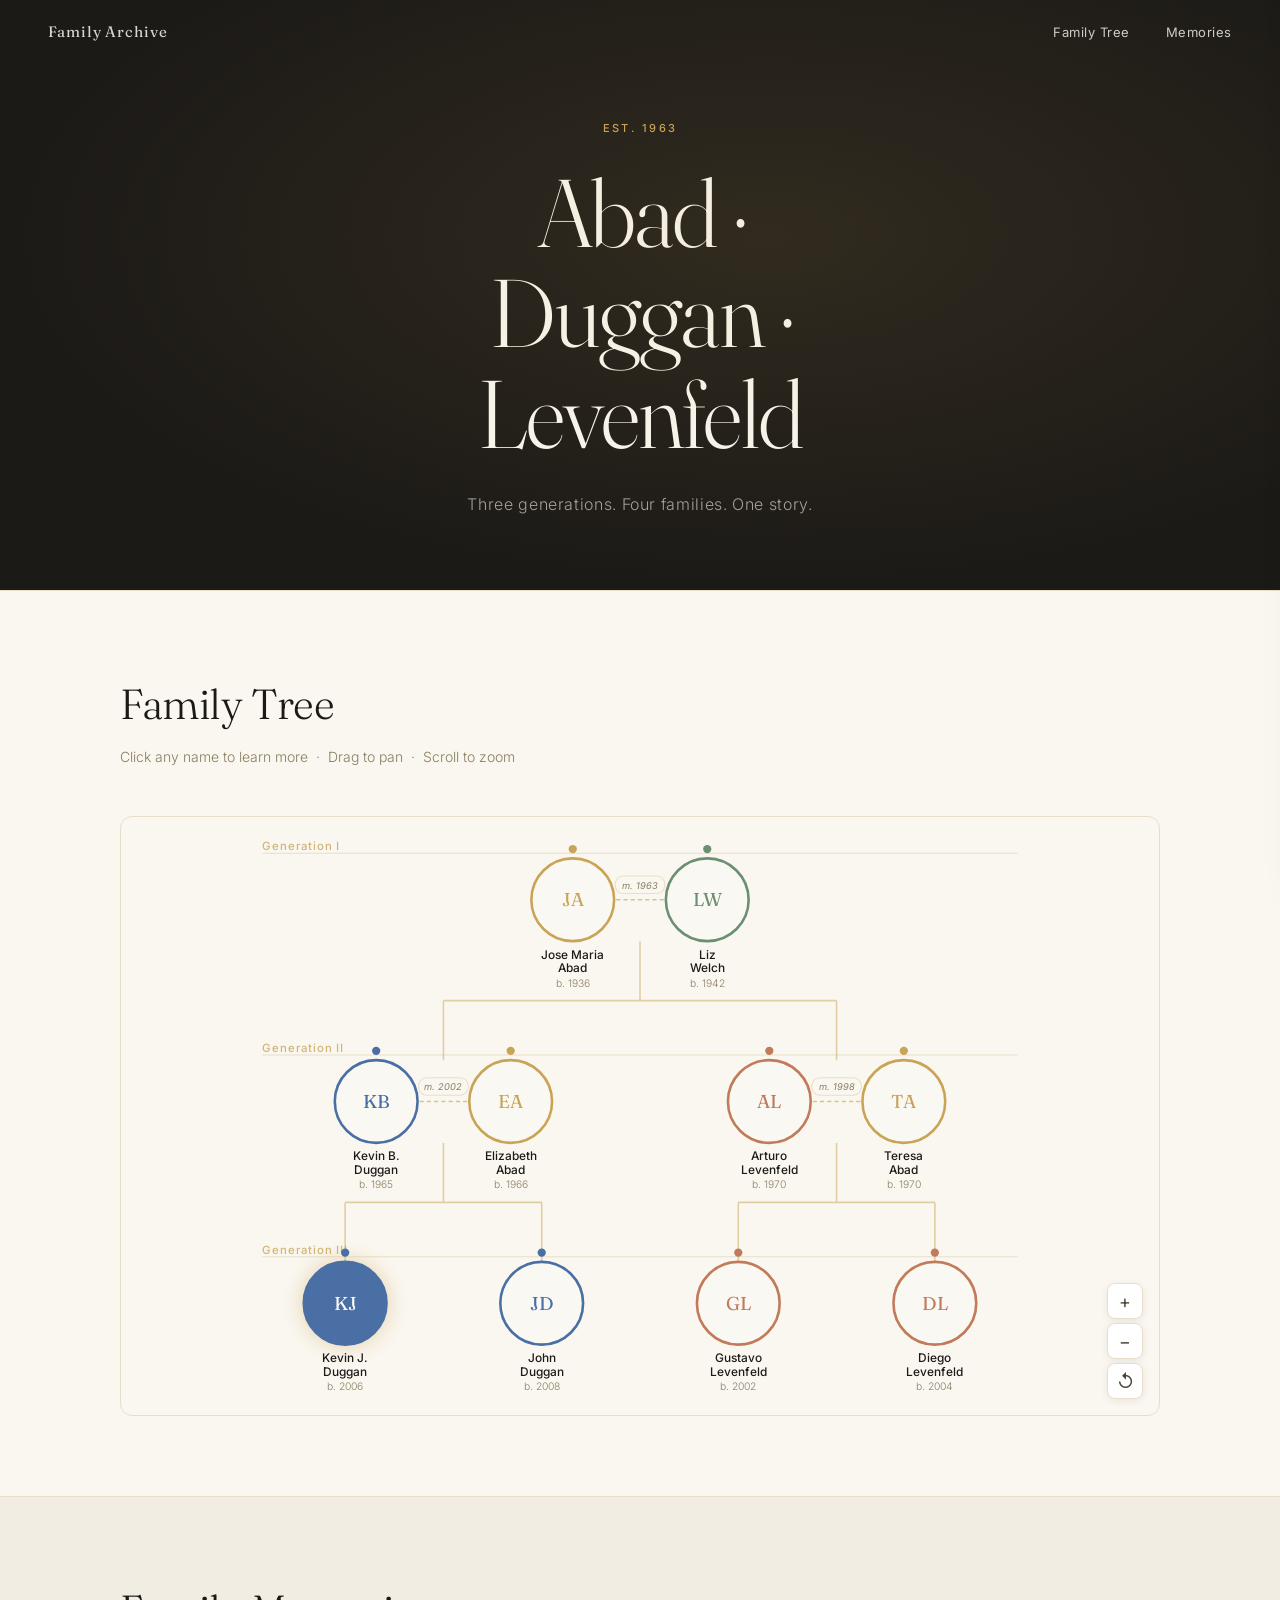
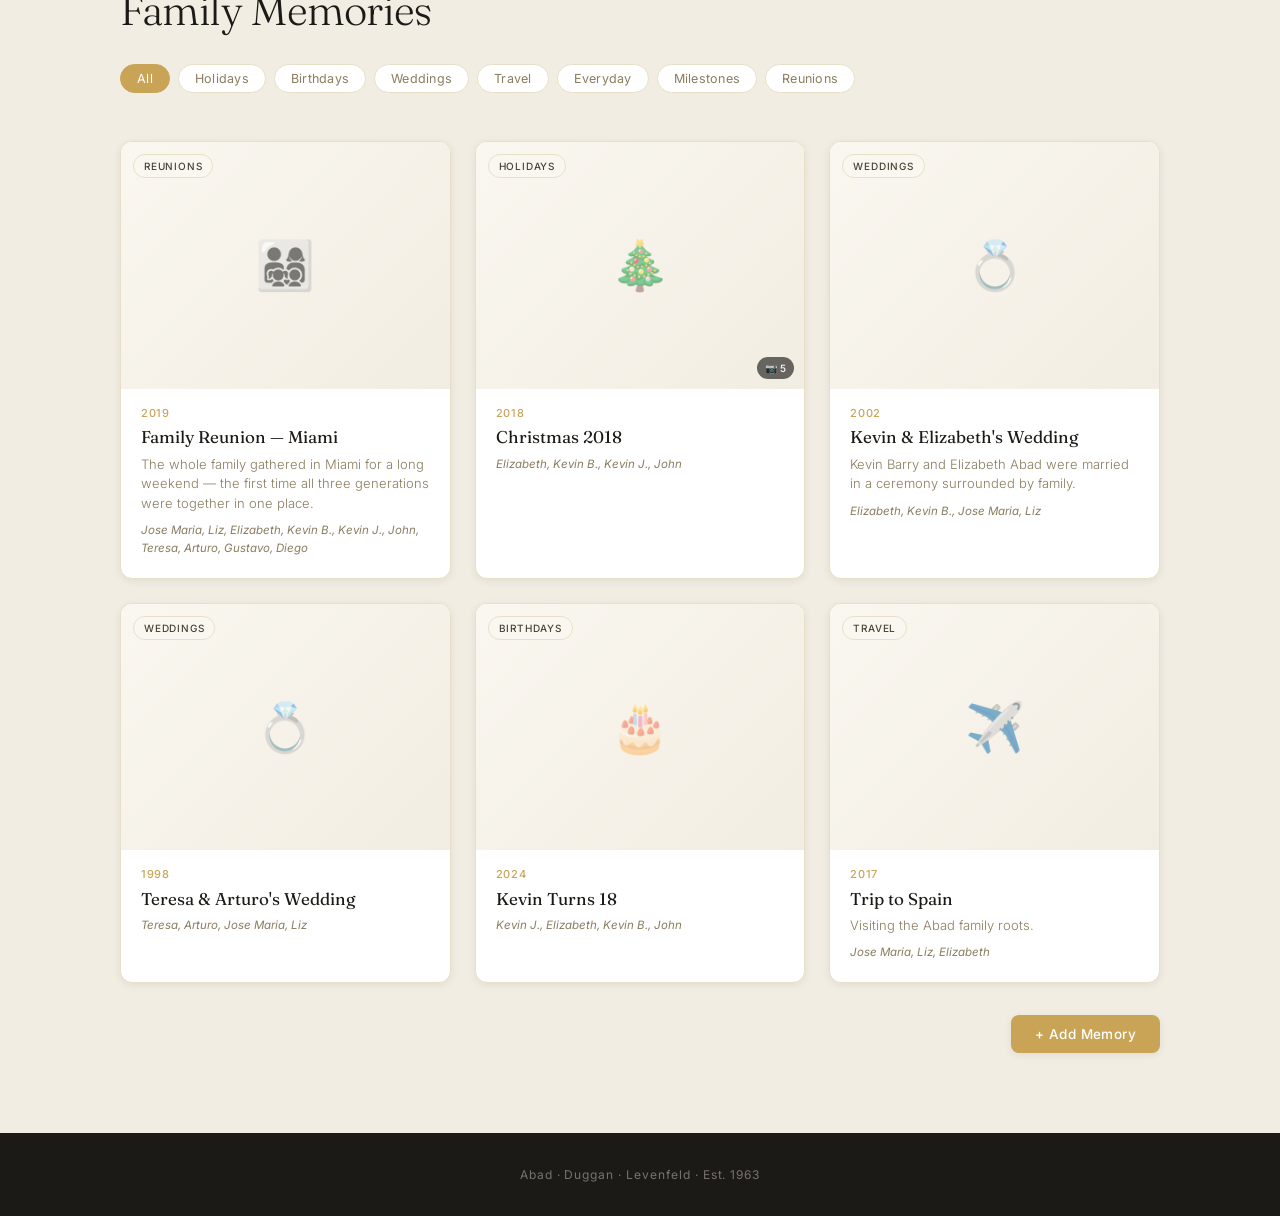
==== commit 7ca73282: "version 3 version 3 with changes for added efficiency" ====
--- a/index.html
+++ b/index.html
@@ -124,6 +124,25 @@
     </div>
   </aside>
 
+  <!-- ── Memory detail modal ──────────────────────────────────────────────── -->
+  <div class="modal-overlay memory-detail-overlay" id="memory-detail-modal">
+    <div class="memory-detail-panel">
+      <button class="profile-close" id="memory-detail-close" aria-label="Close">✕</button>
+
+      <div class="memory-detail-head">
+        <span class="memory-category-badge" id="md-category"></span>
+        <p class="memory-year" id="md-year"></p>
+        <h2 class="memory-detail-title" id="md-title"></h2>
+        <p class="memory-desc"  id="md-desc"></p>
+        <p class="memory-people" id="md-people"></p>
+      </div>
+
+      <div class="memory-detail-body">
+        <div id="md-media"></div>
+      </div>
+    </div>
+  </div>
+
   <!-- ── Add Memory modal ──────────────────────────────────────────────────── -->
   <div class="modal-overlay" id="add-memory-modal">
     <div class="modal" role="dialog" aria-modal="true" aria-label="Add a memory">
--- a/css/styles.css
+++ b/css/styles.css
@@ -417,6 +417,84 @@
 }
 .btn-secondary:hover { border-color: var(--gold); color: var(--gold); }
 
+/* ── Memory photo count badge ────────────────────────────────────────────── */
+.memory-photo-count {
+  position: absolute; bottom: 10px; right: 10px;
+  background: rgba(28,26,23,0.65); color: #fff;
+  font-size: 10px; font-weight: 500; padding: 3px 8px;
+  border-radius: 100px; backdrop-filter: blur(3px);
+}
+
+/* ── Memory detail modal ──────────────────────────────────────────────────── */
+.memory-detail-overlay {
+  align-items: flex-end;
+  padding: 0;
+}
+@media (min-width: 600px) {
+  .memory-detail-overlay { align-items: center; padding: 24px; }
+}
+
+.memory-detail-panel {
+  background: var(--white);
+  border-radius: 20px 20px 0 0;
+  width: 100%; max-width: 680px;
+  max-height: 92dvh;
+  overflow-y: auto;
+  position: relative;
+  box-shadow: var(--shadow-md);
+}
+@media (min-width: 600px) {
+  .memory-detail-panel { border-radius: 16px; }
+}
+
+.memory-detail-head {
+  padding: 44px 28px 20px;
+  border-bottom: 1px solid var(--cream-line);
+  background: var(--cream);
+}
+.memory-detail-head .memory-category-badge {
+  position: static;
+  display: inline-block;
+  margin-bottom: 10px;
+  background: var(--white);
+}
+.memory-detail-head .memory-year  { margin-bottom: 4px; }
+.memory-detail-title {
+  font-family: var(--font-display);
+  font-size: clamp(20px, 4vw, 28px);
+  font-weight: 300; color: var(--text-dark);
+  line-height: 1.2; margin-bottom: 8px;
+}
+.memory-detail-body { padding: 24px 28px 36px; }
+
+/* Photos grid inside memory detail */
+.memory-detail-photos {
+  display: grid;
+  grid-template-columns: repeat(auto-fill, minmax(180px, 1fr));
+  gap: 10px;
+}
+.memory-detail-photo {
+  border-radius: 10px;
+  overflow: hidden;
+  background: var(--cream);
+  aspect-ratio: 4/3;
+}
+.memory-detail-photo img {
+  width: 100%; height: 100%;
+  object-fit: cover; display: block;
+  transition: transform 0.3s;
+}
+.memory-detail-photo:hover img { transform: scale(1.03); }
+.memory-detail-caption {
+  font-size: 11px; color: var(--text-muted);
+  padding: 5px 8px; font-style: italic;
+}
+.memory-section-label {
+  font-size: 10.5px; font-weight: 600;
+  letter-spacing: 0.12em; text-transform: uppercase;
+  color: var(--text-muted); margin-bottom: 12px;
+}
+
 /* ── Footer ───────────────────────────────────────────────────────────────── */
 .site-footer { background: var(--text-dark); text-align: center; padding: 32px 48px; }
 .site-footer p { font-size: 12px; color: var(--cream); opacity: 0.4; letter-spacing: 0.08em; }
